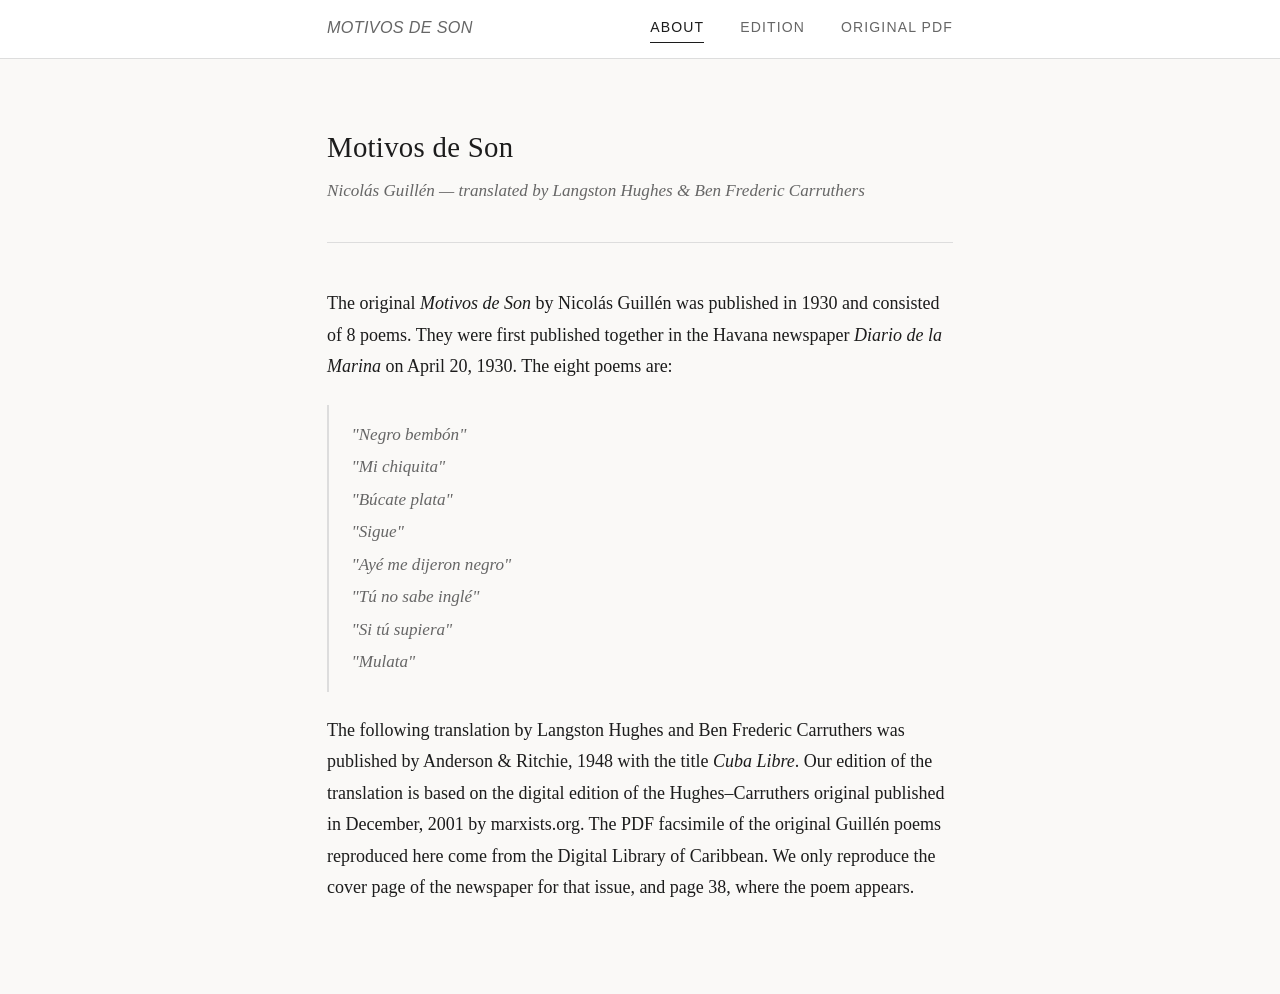
==== index.html @ 420b284c "Initial commit: digital edition of Motivos de Son" ====
<!DOCTYPE html>
<html lang="en">
<head>
  <meta charset="UTF-8">
  <meta name="viewport" content="width=device-width, initial-scale=1.0">
  <title>Motivos de Son — About</title>
  <link rel="stylesheet" href="style.css">
</head>
<body>

  <nav>
    <div class="nav-inner">
      <a href="index.html" class="nav-title">Motivos de Son</a>
      <a href="index.html" class="active">About</a>
      <a href="edition.html">Edition</a>
      <a href="original.html">Original PDF</a>
    </div>
  </nav>

  <main>
    <header class="page-header">
      <h1>Motivos de Son</h1>
      <p class="subtitle">Nicolás Guillén &mdash; translated by Langston Hughes &amp; Ben Frederic Carruthers</p>
    </header>

    <div class="intro-body">
      <p>
        The original <em>Motivos de Son</em> by Nicolás Guillén was published in 1930 and consisted of
        8 poems. They were first published together in the Havana newspaper <em>Diario de la Marina</em>
        on April 20, 1930. The eight poems are:
      </p>

      <ul class="poem-list">
        <li>"Negro bembón"</li>
        <li>"Mi chiquita"</li>
        <li>"Búcate plata"</li>
        <li>"Sigue"</li>
        <li>"Ayé me dijeron negro"</li>
        <li>"Tú no sabe inglé"</li>
        <li>"Si tú supiera"</li>
        <li>"Mulata"</li>
      </ul>

      <p>
        The following translation by Langston Hughes and Ben Frederic Carruthers was published by
        Anderson &amp; Ritchie, 1948 with the title <em>Cuba Libre</em>. Our edition of the translation
        is based on the digital edition of the Hughes&#x2013;Carruthers original published in December,
        2001 by marxists.org. The PDF facsimile of the original Guillén poems reproduced here come from
        the Digital Library of Caribbean. We only reproduce the cover page of the newspaper for that
        issue, and page 38, where the poem appears.
      </p>
    </div>
  </main>

</body>
</html>
---- style.css ----
*, *::before, *::after {
  box-sizing: border-box;
  margin: 0;
  padding: 0;
}

:root {
  --bg: #faf9f7;
  --text: #1c1c1c;
  --text-muted: #666;
  --border: #ddd;
  --accent: #8b5e3c;
  --nav-bg: #fff;
  --max-width: 680px;
}

html {
  font-size: 18px;
  scroll-behavior: smooth;
}

body {
  background: var(--bg);
  color: var(--text);
  font-family: Georgia, 'Times New Roman', Times, serif;
  line-height: 1.75;
  min-height: 100vh;
}

/* ── Navigation ── */

body > nav {
  background: var(--nav-bg);
  border-bottom: 1px solid var(--border);
  position: sticky;
  top: 0;
  z-index: 100;
}

.nav-inner {
  max-width: var(--max-width);
  margin: 0 auto;
  padding: 0 1.5rem;
  display: flex;
  align-items: center;
  gap: 2rem;
  height: 3.2rem;
}

.nav-title {
  font-size: 0.9rem;
  font-style: italic;
  color: var(--text-muted);
  letter-spacing: 0.02em;
  white-space: nowrap;
  margin-right: auto;
  text-decoration: none;
}

.nav-title:hover {
  color: var(--text);
}

nav a {
  font-family: -apple-system, BlinkMacSystemFont, 'Segoe UI', Helvetica, Arial, sans-serif;
  font-size: 0.78rem;
  font-weight: 500;
  letter-spacing: 0.08em;
  text-transform: uppercase;
  color: var(--text-muted);
  text-decoration: none;
  white-space: nowrap;
  padding-bottom: 2px;
  border-bottom: 1px solid transparent;
  transition: color 0.15s, border-color 0.15s;
}

nav a:hover,
nav a.active {
  color: var(--text);
  border-bottom-color: var(--text);
}

/* ── Main content ── */

main {
  max-width: var(--max-width);
  margin: 0 auto;
  padding: 3.5rem 1.5rem 5rem;
}

/* ── Homepage ── */

.page-header {
  margin-bottom: 2.5rem;
  padding-bottom: 2rem;
  border-bottom: 1px solid var(--border);
}

.page-header h1 {
  font-size: 1.6rem;
  font-weight: normal;
  letter-spacing: 0.01em;
  margin-bottom: 0.25rem;
}

.page-header .subtitle {
  font-size: 0.95rem;
  color: var(--text-muted);
  font-style: italic;
}

.intro-body p {
  margin-bottom: 1.25rem;
}

.intro-body p:last-child {
  margin-bottom: 0;
}

.poem-list {
  list-style: none;
  padding: 0.75rem 0 0.75rem 1.25rem;
  border-left: 2px solid var(--border);
  margin: 1.25rem 0;
}

.poem-list li {
  font-style: italic;
  color: var(--text-muted);
  line-height: 1.9;
  font-size: 0.95rem;
}

/* ── Edition page ── */

.edition-header {
  margin-bottom: 3rem;
}

.edition-header h1 {
  font-size: 1.6rem;
  font-weight: normal;
  margin-bottom: 0.2rem;
}

.edition-header .byline {
  color: var(--text-muted);
  font-style: italic;
  font-size: 0.95rem;
}

.toc {
  margin-bottom: 3.5rem;
  padding: 1.5rem;
  background: #fff;
  border: 1px solid var(--border);
  border-radius: 2px;
}

.toc h2 {
  font-family: -apple-system, BlinkMacSystemFont, 'Segoe UI', Helvetica, Arial, sans-serif;
  font-size: 0.7rem;
  font-weight: 600;
  letter-spacing: 0.12em;
  text-transform: uppercase;
  color: var(--text-muted);
  margin-bottom: 0.75rem;
}

.toc ol {
  list-style: none;
  counter-reset: toc;
}

.toc ol li {
  counter-increment: toc;
  display: flex;
  align-items: baseline;
  gap: 0.6rem;
  padding: 0.18rem 0;
  font-size: 0.95rem;
}

.toc ol li::before {
  content: counter(toc);
  font-family: -apple-system, BlinkMacSystemFont, 'Segoe UI', Helvetica, Arial, sans-serif;
  font-size: 0.7rem;
  color: var(--text-muted);
  min-width: 1rem;
  text-align: right;
}

.toc a {
  color: var(--text);
  text-decoration: none;
  border-bottom: 1px solid transparent;
  transition: border-color 0.15s;
}

.toc a:hover {
  border-bottom-color: var(--text);
}

/* ── Poem ── */

.poem {
  margin-bottom: 4.5rem;
}

.poem:last-child {
  margin-bottom: 0;
}

.poem h2 {
  font-size: 1.15rem;
  font-weight: normal;
  font-style: italic;
  margin-bottom: 2rem;
  color: var(--text);
  letter-spacing: 0.01em;
}

.poem h2 a {
  color: inherit;
  text-decoration: none;
}

.stanza {
  margin-bottom: 1.5rem;
  line-height: 1.5;
}

.stanza:last-child {
  margin-bottom: 0;
}

/* ── PDF page ── */

.pdf-page main {
  padding: 0;
  max-width: none;
}

.pdf-header {
  max-width: var(--max-width);
  margin: 0 auto;
  padding: 2rem 1.5rem 1.5rem;
}

.pdf-header h1 {
  font-size: 1.3rem;
  font-weight: normal;
  margin-bottom: 0.25rem;
}

.pdf-header p {
  font-size: 0.9rem;
  color: var(--text-muted);
  font-style: italic;
}

.pdf-viewer {
  width: calc(100% - 3rem);
  margin: 0 1.5rem 3rem;
  height: calc(100vh - 3.2rem - 120px);
  min-height: 600px;
  border: none;
  border-top: 1px solid var(--border);
  display: block;
}

/* ── Responsive ── */

@media (max-width: 600px) {
  html {
    font-size: 16px;
  }

  .nav-title {
    display: none;
  }

  .nav-inner {
    gap: 1.25rem;
  }

  main {
    padding: 2.5rem 1.25rem 4rem;
  }
}
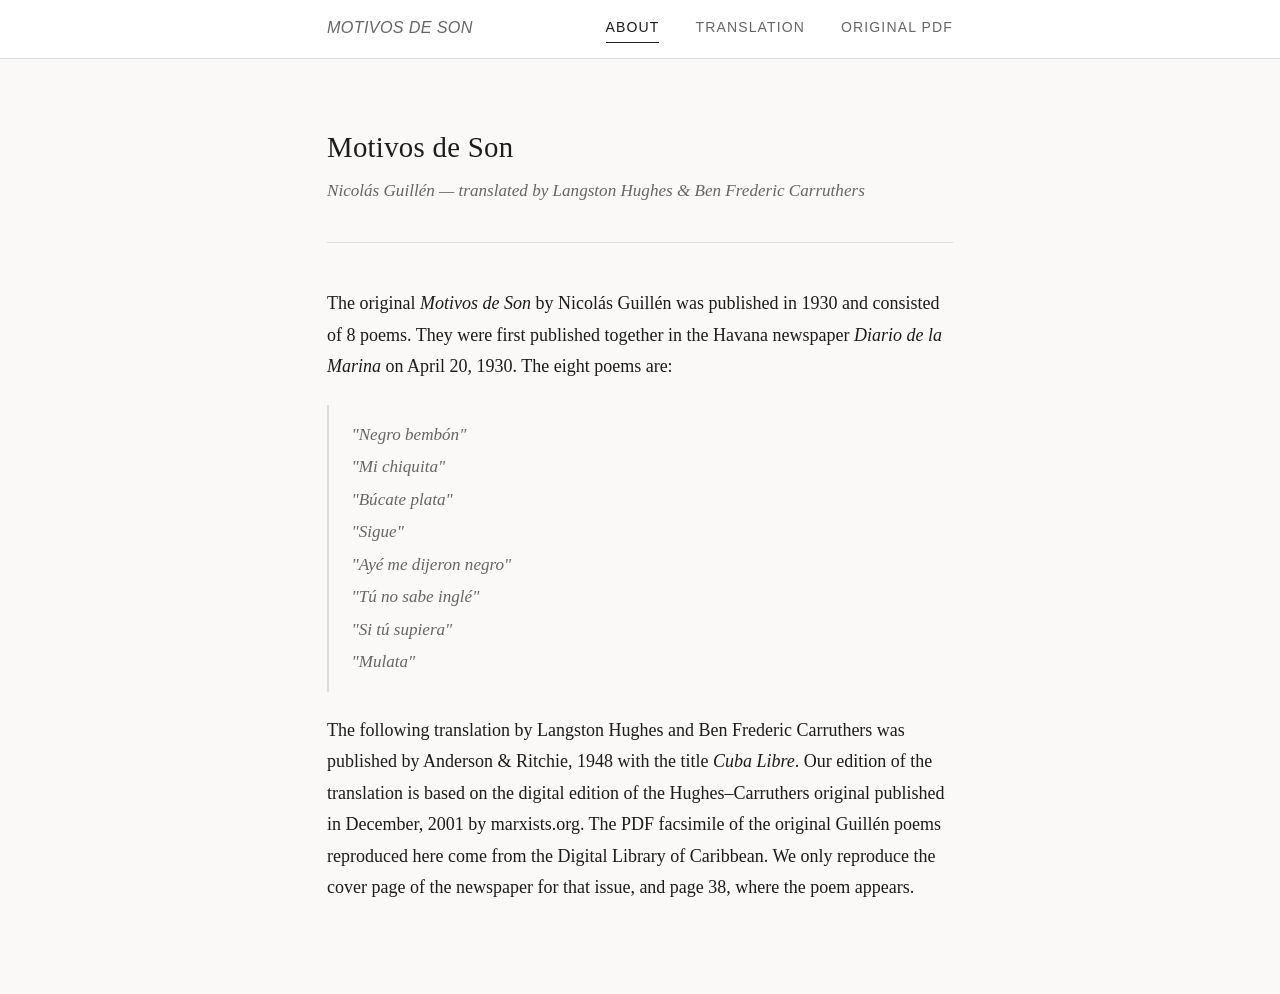
==== commit 751bcbdd: "changed menu title" ====
--- a/index.html
+++ b/index.html
@@ -1,56 +1,46 @@
-<!DOCTYPE html>
+<!doctype html>
 <html lang="en">
-<head>
-  <meta charset="UTF-8">
-  <meta name="viewport" content="width=device-width, initial-scale=1.0">
-  <title>Motivos de Son — About</title>
-  <link rel="stylesheet" href="style.css">
-</head>
-<body>
+  <head>
+    <meta charset="UTF-8" />
+    <meta name="viewport" content="width=device-width, initial-scale=1.0" />
+    <title>Motivos de Son — About</title>
+    <link rel="stylesheet" href="style.css" />
+  </head>
+  <body>
+    <nav>
+      <div class="nav-inner">
+        <a href="index.html" class="nav-title">Motivos de Son</a>
+        <a href="index.html" class="active">About</a>
+        <a href="edition.html">Translation</a>
+        <a href="original.html">Original PDF</a>
+      </div>
+    </nav>
 
-  <nav>
-    <div class="nav-inner">
-      <a href="index.html" class="nav-title">Motivos de Son</a>
-      <a href="index.html" class="active">About</a>
-      <a href="edition.html">Edition</a>
-      <a href="original.html">Original PDF</a>
-    </div>
-  </nav>
+    <main>
+      <header class="page-header">
+        <h1>Motivos de Son</h1>
+        <p class="subtitle">Nicolás Guillén &mdash; translated by Langston Hughes &amp; Ben Frederic Carruthers</p>
+      </header>
 
-  <main>
-    <header class="page-header">
-      <h1>Motivos de Son</h1>
-      <p class="subtitle">Nicolás Guillén &mdash; translated by Langston Hughes &amp; Ben Frederic Carruthers</p>
-    </header>
+      <div class="intro-body">
+        <p>
+          The original <em>Motivos de Son</em> by Nicolás Guillén was published in 1930 and consisted of 8 poems. They were first published together in the Havana newspaper <em>Diario de la Marina</em>
+          on April 20, 1930. The eight poems are:
+        </p>
 
-    <div class="intro-body">
-      <p>
-        The original <em>Motivos de Son</em> by Nicolás Guillén was published in 1930 and consisted of
-        8 poems. They were first published together in the Havana newspaper <em>Diario de la Marina</em>
-        on April 20, 1930. The eight poems are:
-      </p>
+        <ul class="poem-list">
+          <li>"Negro bembón"</li>
+          <li>"Mi chiquita"</li>
+          <li>"Búcate plata"</li>
+          <li>"Sigue"</li>
+          <li>"Ayé me dijeron negro"</li>
+          <li>"Tú no sabe inglé"</li>
+          <li>"Si tú supiera"</li>
+          <li>"Mulata"</li>
+        </ul>
 
-      <ul class="poem-list">
-        <li>"Negro bembón"</li>
-        <li>"Mi chiquita"</li>
-        <li>"Búcate plata"</li>
-        <li>"Sigue"</li>
-        <li>"Ayé me dijeron negro"</li>
-        <li>"Tú no sabe inglé"</li>
-        <li>"Si tú supiera"</li>
-        <li>"Mulata"</li>
-      </ul>
-
-      <p>
-        The following translation by Langston Hughes and Ben Frederic Carruthers was published by
-        Anderson &amp; Ritchie, 1948 with the title <em>Cuba Libre</em>. Our edition of the translation
-        is based on the digital edition of the Hughes&#x2013;Carruthers original published in December,
-        2001 by marxists.org. The PDF facsimile of the original Guillén poems reproduced here come from
-        the Digital Library of Caribbean. We only reproduce the cover page of the newspaper for that
-        issue, and page 38, where the poem appears.
-      </p>
-    </div>
-  </main>
-
-</body>
+        <p>The following translation by Langston Hughes and Ben Frederic Carruthers was published by Anderson &amp; Ritchie, 1948 with the title <em>Cuba Libre</em>. Our edition of the translation is based on the digital edition of the Hughes&#x2013;Carruthers original published in December, 2001 by marxists.org. The PDF facsimile of the original Guillén poems reproduced here come from the Digital Library of Caribbean. We only reproduce the cover page of the newspaper for that issue, and page 38, where the poem appears.</p>
+      </div>
+    </main>
+  </body>
 </html>
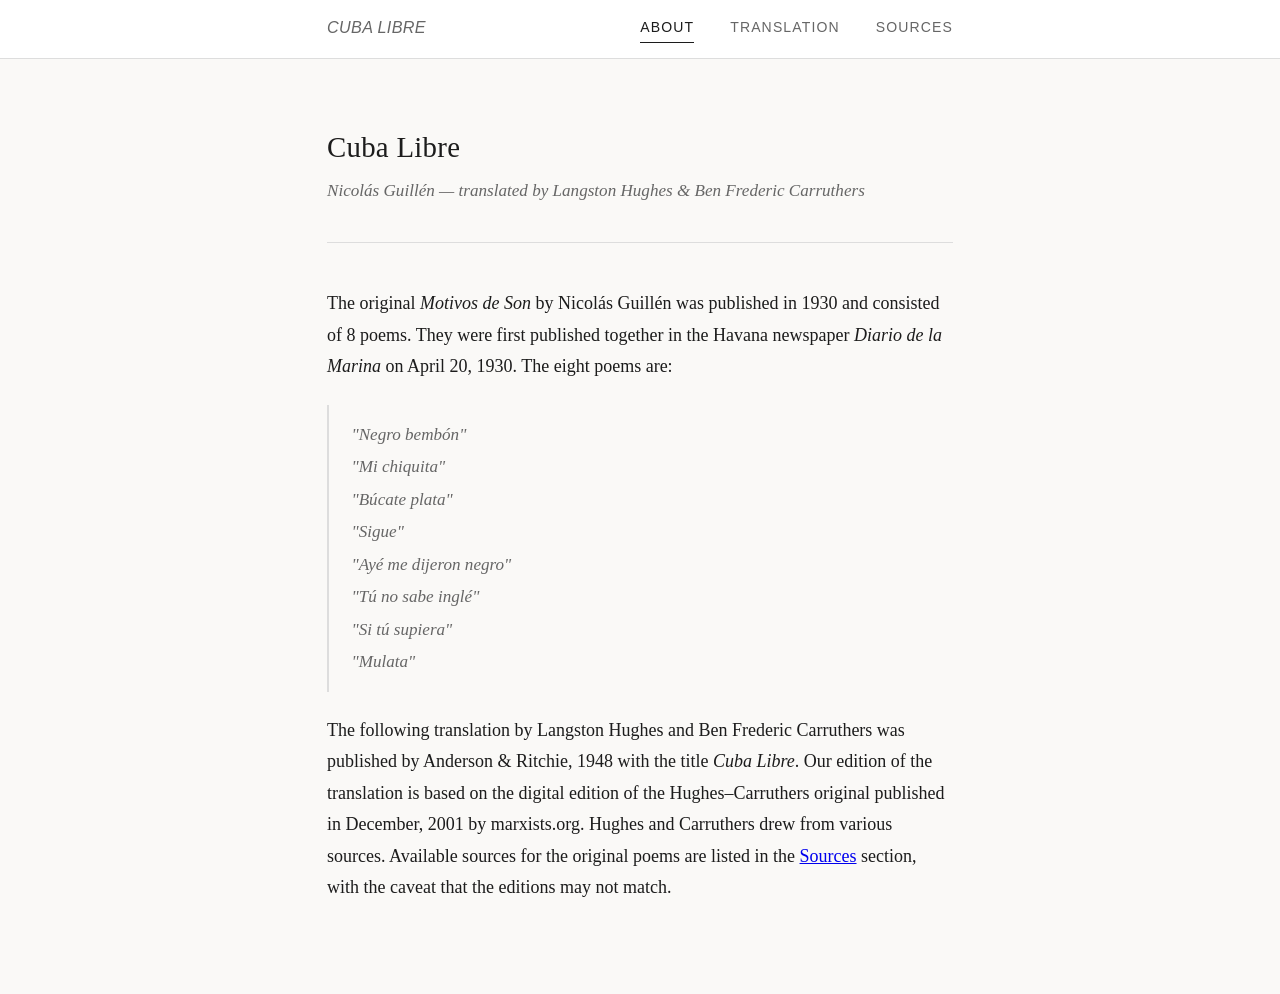
==== commit 8799f757: "Retitle site to Cuba Libre; replace Original PDF page with Sources - Rename site title from "Motivos" ====
--- a/index.html
+++ b/index.html
@@ -3,22 +3,22 @@
   <head>
     <meta charset="UTF-8" />
     <meta name="viewport" content="width=device-width, initial-scale=1.0" />
-    <title>Motivos de Son — About</title>
+    <title>Cuba Libre — About</title>
     <link rel="stylesheet" href="style.css" />
   </head>
   <body>
     <nav>
       <div class="nav-inner">
-        <a href="index.html" class="nav-title">Motivos de Son</a>
+        <a href="index.html" class="nav-title">Cuba Libre</a>
         <a href="index.html" class="active">About</a>
         <a href="edition.html">Translation</a>
-        <a href="original.html">Original PDF</a>
+        <a href="original.html">Sources</a>
       </div>
     </nav>
 
     <main>
       <header class="page-header">
-        <h1>Motivos de Son</h1>
+        <h1>Cuba Libre</h1>
         <p class="subtitle">Nicolás Guillén &mdash; translated by Langston Hughes &amp; Ben Frederic Carruthers</p>
       </header>
 
@@ -39,7 +39,7 @@
           <li>"Mulata"</li>
         </ul>
 
-        <p>The following translation by Langston Hughes and Ben Frederic Carruthers was published by Anderson &amp; Ritchie, 1948 with the title <em>Cuba Libre</em>. Our edition of the translation is based on the digital edition of the Hughes&#x2013;Carruthers original published in December, 2001 by marxists.org. The PDF facsimile of the original Guillén poems reproduced here come from the Digital Library of Caribbean. We only reproduce the cover page of the newspaper for that issue, and page 38, where the poem appears.</p>
+        <p>The following translation by Langston Hughes and Ben Frederic Carruthers was published by Anderson &amp; Ritchie, 1948 with the title <em>Cuba Libre</em>. Our edition of the translation is based on the digital edition of the Hughes&#x2013;Carruthers original published in December, 2001 by marxists.org. Hughes and Carruthers drew from various sources. Available sources for the original poems are listed in the <a href="original.html">Sources</a> section, with the caveat that the editions may not match.</p>
       </div>
     </main>
   </body>
--- a/style.css
+++ b/style.css
@@ -235,6 +235,35 @@
   margin-bottom: 0;
 }
 
+/* ── Sources page ── */
+
+.sources-list {
+  list-style: none;
+  padding: 0;
+}
+
+.sources-list li {
+  padding: 1.5rem 0;
+  border-bottom: 1px solid var(--border);
+  font-size: 0.95rem;
+  line-height: 1.75;
+}
+
+.sources-list li:last-child {
+  border-bottom: none;
+}
+
+.sources-list a {
+  color: var(--accent);
+  text-decoration: none;
+  border-bottom: 1px solid transparent;
+  transition: border-color 0.15s;
+}
+
+.sources-list a:hover {
+  border-bottom-color: var(--accent);
+}
+
 /* ── PDF page ── */
 
 .pdf-page main {
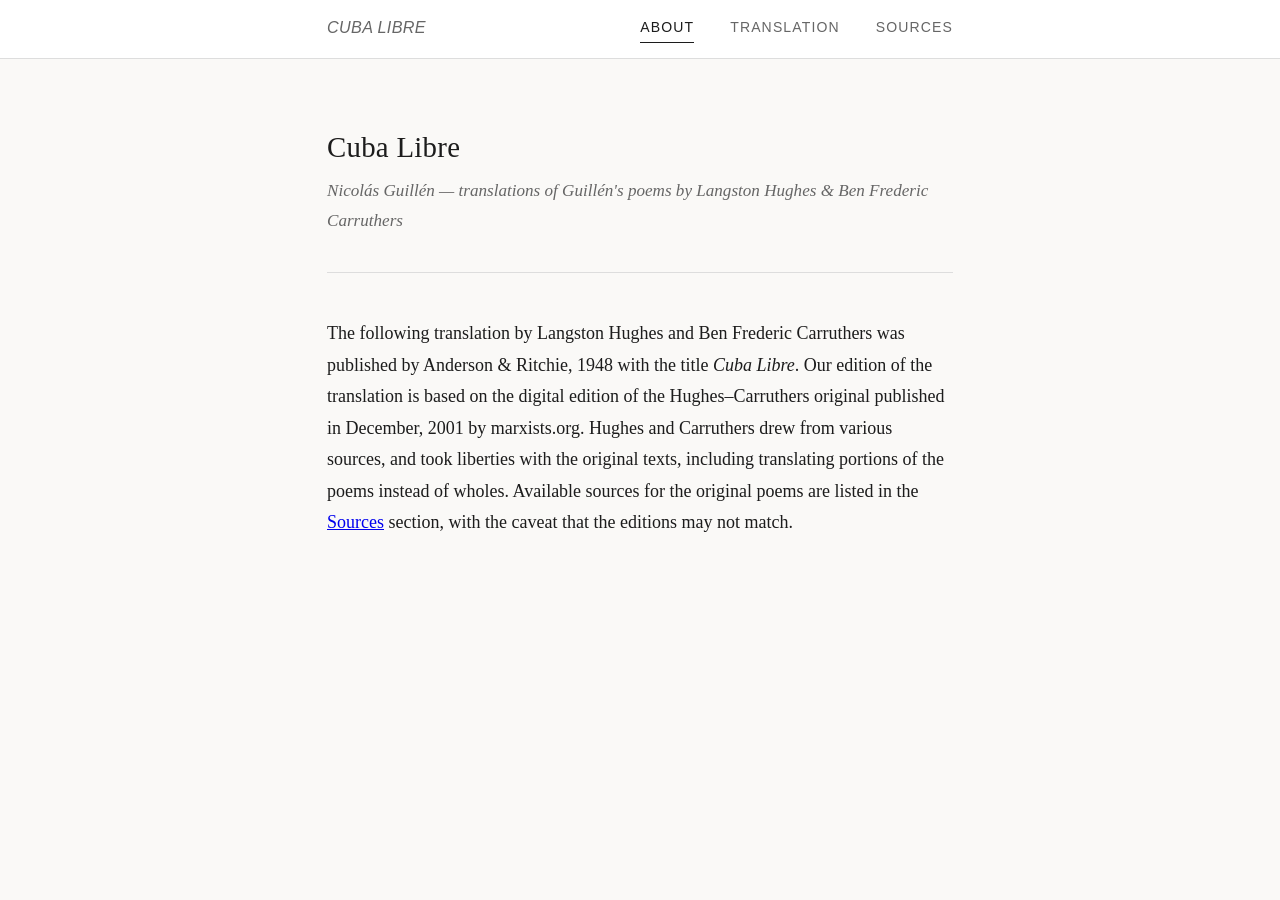
==== commit efc3e2a6: "tweaked about" ====
--- a/index.html
+++ b/index.html
@@ -19,27 +19,11 @@
     <main>
       <header class="page-header">
         <h1>Cuba Libre</h1>
-        <p class="subtitle">Nicolás Guillén &mdash; translated by Langston Hughes &amp; Ben Frederic Carruthers</p>
+        <p class="subtitle">Nicolás Guillén &mdash; translations of Guillén's poems by Langston Hughes &amp; Ben Frederic Carruthers</p>
       </header>
 
       <div class="intro-body">
-        <p>
-          The original <em>Motivos de Son</em> by Nicolás Guillén was published in 1930 and consisted of 8 poems. They were first published together in the Havana newspaper <em>Diario de la Marina</em>
-          on April 20, 1930. The eight poems are:
-        </p>
-
-        <ul class="poem-list">
-          <li>"Negro bembón"</li>
-          <li>"Mi chiquita"</li>
-          <li>"Búcate plata"</li>
-          <li>"Sigue"</li>
-          <li>"Ayé me dijeron negro"</li>
-          <li>"Tú no sabe inglé"</li>
-          <li>"Si tú supiera"</li>
-          <li>"Mulata"</li>
-        </ul>
-
-        <p>The following translation by Langston Hughes and Ben Frederic Carruthers was published by Anderson &amp; Ritchie, 1948 with the title <em>Cuba Libre</em>. Our edition of the translation is based on the digital edition of the Hughes&#x2013;Carruthers original published in December, 2001 by marxists.org. Hughes and Carruthers drew from various sources. Available sources for the original poems are listed in the <a href="original.html">Sources</a> section, with the caveat that the editions may not match.</p>
+        <p>The following translation by Langston Hughes and Ben Frederic Carruthers was published by Anderson &amp; Ritchie, 1948 with the title <em>Cuba Libre</em>. Our edition of the translation is based on the digital edition of the Hughes&#x2013;Carruthers original published in December, 2001 by marxists.org. Hughes and Carruthers drew from various sources, and took liberties with the original texts, including translating portions of the poems instead of wholes. Available sources for the original poems are listed in the <a href="original.html">Sources</a> section, with the caveat that the editions may not match.</p>
       </div>
     </main>
   </body>
